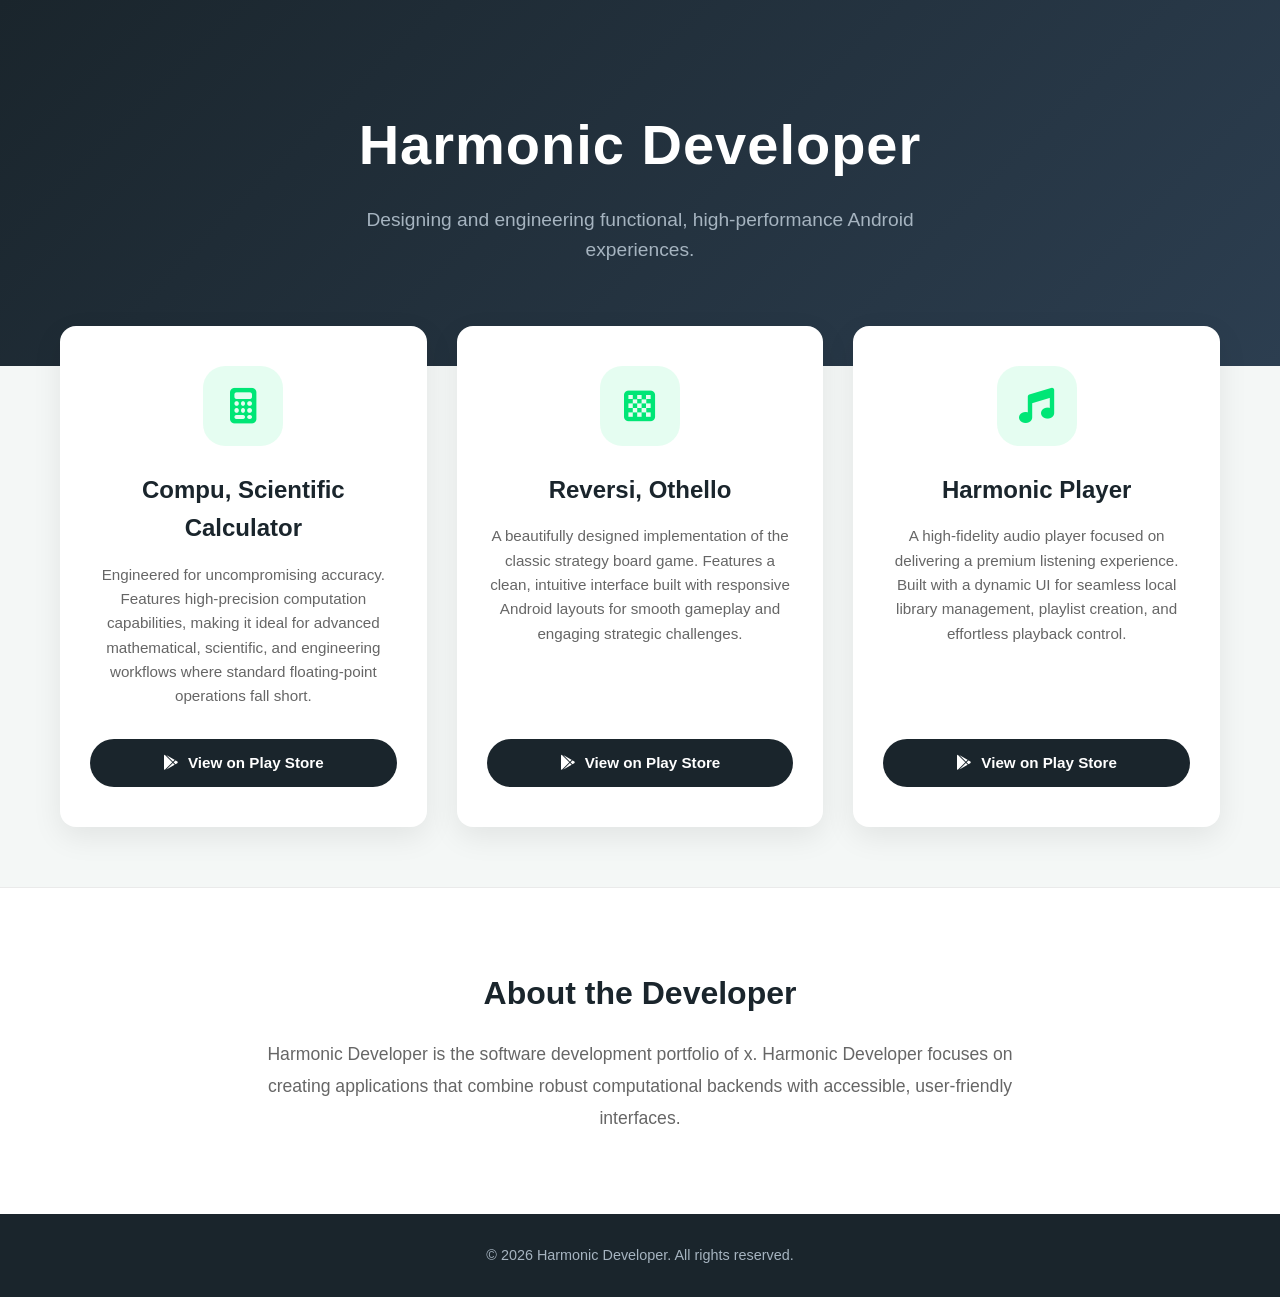
==== index.html @ fa290a10 "Create index.html" ====
<!DOCTYPE html>
<html lang="en">
<head>
    <meta charset="UTF-8">
    <meta name="viewport" content="width=device-width, initial-scale=1.0">
    <title>Harmonic Developer | Android Applications</title>
    <link rel="stylesheet" href="https://cdnjs.cloudflare.com/ajax/libs/font-awesome/6.4.0/css/all.min.css">
    <style>
        :root {
            --primary: #1A252C;
            --secondary: #2C3E50;
            --accent: #00E676; /* Android Green accent */
            --bg-light: #F4F7F6;
            --card-bg: #FFFFFF;
            --text-main: #333333;
            --text-muted: #666666;
        }

        * {
            margin: 0;
            padding: 0;
            box-sizing: border-box;
            font-family: -apple-system, BlinkMacSystemFont, 'Segoe UI', Roboto, Oxygen, Ubuntu, Cantarell, sans-serif;
        }

        body {
            background-color: var(--bg-light);
            color: var(--text-main);
            line-height: 1.6;
        }

        /* Header / Hero Section */
        header {
            background: linear-gradient(135deg, var(--primary), var(--secondary));
            color: #ffffff;
            padding: 100px 20px;
            text-align: center;
        }

        header h1 {
            font-size: 3.5rem;
            margin-bottom: 15px;
            letter-spacing: 1px;
        }

        header p {
            font-size: 1.2rem;
            max-width: 600px;
            margin: 0 auto;
            color: #A6B4C0;
        }

        /* Main Container */
        .container {
            max-width: 1200px;
            margin: -40px auto 40px;
            padding: 0 20px;
            position: relative;
            z-index: 10;
        }

        .section-header {
            text-align: center;
            margin: 60px 0 40px;
        }

        .section-header h2 {
            font-size: 2.2rem;
            color: var(--primary);
        }

        /* App Grid */
        .apps-grid {
            display: grid;
            grid-template-columns: repeat(auto-fit, minmax(320px, 1fr));
            gap: 30px;
        }

        /* App Cards */
        .app-card {
            background: var(--card-bg);
            border-radius: 16px;
            padding: 40px 30px;
            text-align: center;
            box-shadow: 0 10px 30px rgba(0, 0, 0, 0.08);
            transition: transform 0.3s ease, box-shadow 0.3s ease;
            display: flex;
            flex-direction: column;
            height: 100%;
        }

        .app-card:hover {
            transform: translateY(-8px);
            box-shadow: 0 15px 40px rgba(0, 0, 0, 0.12);
        }

        .icon-container {
            width: 80px;
            height: 80px;
            background: rgba(0, 230, 118, 0.1);
            border-radius: 22px;
            display: flex;
            align-items: center;
            justify-content: center;
            margin: 0 auto 25px;
            color: var(--accent);
            font-size: 2.2rem;
        }

        .app-title {
            font-size: 1.5rem;
            color: var(--primary);
            margin-bottom: 15px;
        }

        .app-description {
            color: var(--text-muted);
            font-size: 0.95rem;
            margin-bottom: 30px;
            flex-grow: 1;
        }

        .btn {
            display: inline-flex;
            align-items: center;
            justify-content: center;
            gap: 10px;
            background: var(--primary);
            color: #ffffff;
            text-decoration: none;
            padding: 12px 28px;
            border-radius: 30px;
            font-weight: 600;
            font-size: 0.95rem;
            transition: all 0.3s ease;
        }

        .btn:hover {
            background: var(--accent);
            color: var(--primary);
        }

        /* About Section */
        .about-section {
            background: #ffffff;
            padding: 80px 20px;
            margin-top: 60px;
            border-top: 1px solid #EAEAEA;
        }

        .about-content {
            max-width: 800px;
            margin: 0 auto;
            text-align: center;
        }

        .about-content h2 {
            font-size: 2rem;
            color: var(--primary);
            margin-bottom: 20px;
        }

        .about-content p {
            color: var(--text-muted);
            font-size: 1.1rem;
            line-height: 1.8;
        }

        /* Footer */
        footer {
            background: var(--primary);
            color: #A6B4C0;
            text-align: center;
            padding: 30px 20px;
            font-size: 0.9rem;
        }

        /* Responsive */
        @media (max-width: 768px) {
            header h1 {
                font-size: 2.5rem;
            }
            .container {
                margin-top: 0;
                padding-top: 40px;
            }
        }
    </style>
</head>
<body>

    <header>
        <h1>Harmonic Developer</h1>
        <p>Designing and engineering functional, high-performance Android experiences.</p>
    </header>

    <div class="container">
        <div class="apps-grid">
            
            <div class="app-card">
                <div class="icon-container">
                    <i class="fas fa-calculator"></i>
                </div>
                <h3 class="app-title">Compu, Scientific Calculator</h3>
                <p class="app-description">Engineered for uncompromising accuracy. Features high-precision computation capabilities, making it ideal for advanced mathematical, scientific, and engineering workflows where standard floating-point operations fall short.</p>
                <a href="https://play.google.com/store/apps/details?id=harmonic.developer.compu" target="_blank" class="btn">
                    <i class="fab fa-google-play"></i> View on Play Store
                </a>
            </div>

            <div class="app-card">
                <div class="icon-container">
                    <i class="fas fa-chess-board"></i>
                </div>
                <h3 class="app-title">Reversi, Othello</h3>
                <p class="app-description">A beautifully designed implementation of the classic strategy board game. Features a clean, intuitive interface built with responsive Android layouts for smooth gameplay and engaging strategic challenges.</p>
                <a href="https://play.google.com/store/apps/details?id=harmonic.developer.reversi" target="_blank" class="btn">
                    <i class="fab fa-google-play"></i> View on Play Store
                </a>
            </div>

            <div class="app-card">
                <div class="icon-container">
                    <i class="fas fa-music"></i>
                </div>
                <h3 class="app-title">Harmonic Player</h3>
                <p class="app-description">A high-fidelity audio player focused on delivering a premium listening experience. Built with a dynamic UI for seamless local library management, playlist creation, and effortless playback control.</p>
                <a href="https://play.google.com/store/apps/details?id=harmonic.developer.harmonic" target="_blank" class="btn">
                    <i class="fab fa-google-play"></i> View on Play Store
                </a>
            </div>

        </div>
    </div>

    <section class="about-section">
        <div class="about-content">
            <h2>About the Developer</h2>
            <p>Harmonic Developer is the software development portfolio of x. Harmonic Developer focuses on creating applications that combine robust computational backends with accessible, user-friendly interfaces.</p>
        </div>
    </section>

    <footer>
        <p>&copy; 2026 Harmonic Developer. All rights reserved.</p>
    </footer>

</body>
</html>
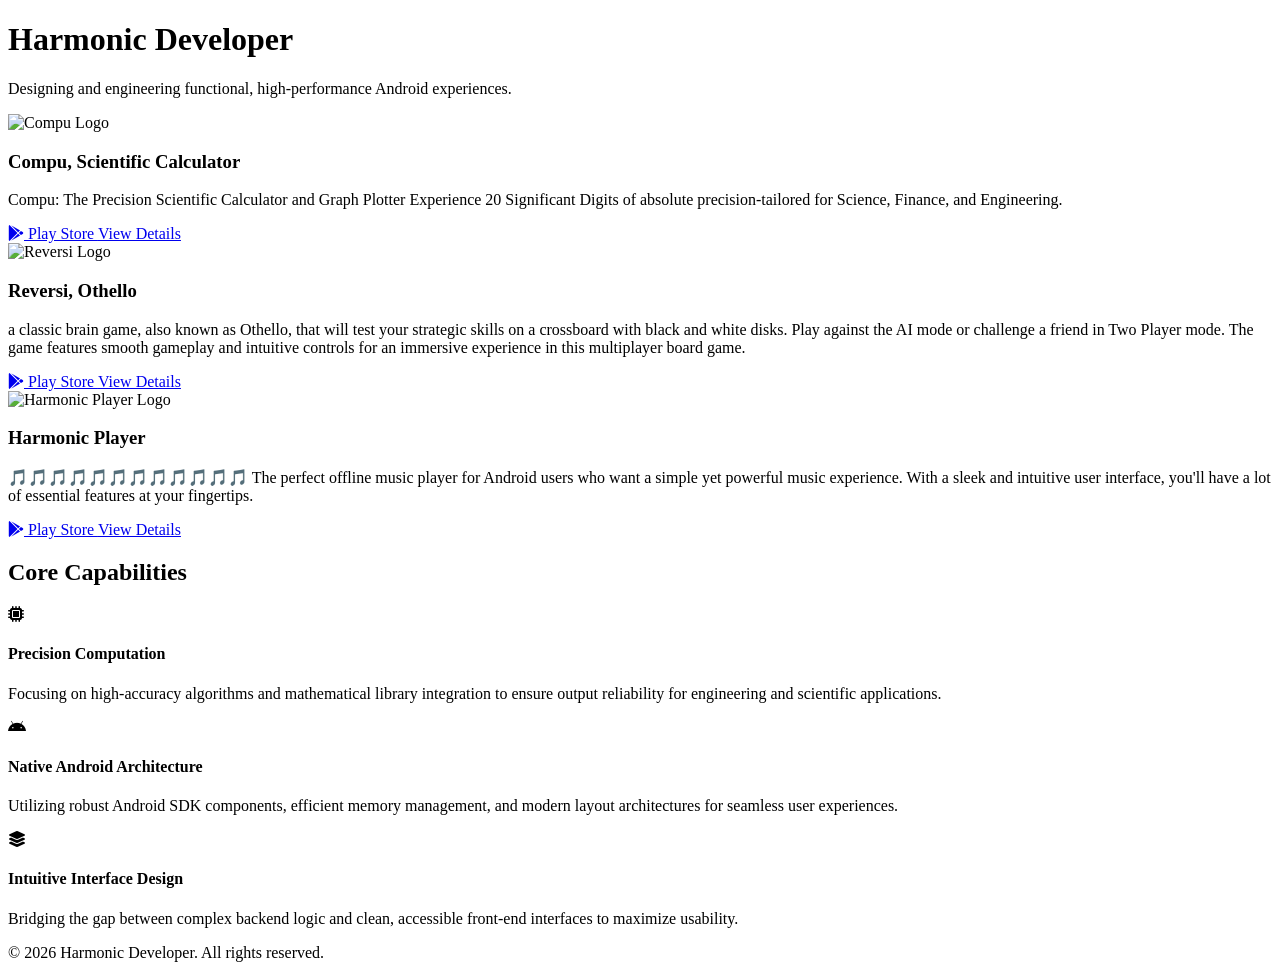
==== commit 2c9b0a10: "Update index.html" ====
--- a/index.html
+++ b/index.html
@@ -5,189 +5,9 @@
     <meta name="viewport" content="width=device-width, initial-scale=1.0">
     <title>Harmonic Developer | Android Applications</title>
     <link rel="stylesheet" href="https://cdnjs.cloudflare.com/ajax/libs/font-awesome/6.4.0/css/all.min.css">
-    <style>
-        :root {
-            --primary: #1A252C;
-            --secondary: #2C3E50;
-            --accent: #00E676; /* Android Green accent */
-            --bg-light: #F4F7F6;
-            --card-bg: #FFFFFF;
-            --text-main: #333333;
-            --text-muted: #666666;
-        }
-
-        * {
-            margin: 0;
-            padding: 0;
-            box-sizing: border-box;
-            font-family: -apple-system, BlinkMacSystemFont, 'Segoe UI', Roboto, Oxygen, Ubuntu, Cantarell, sans-serif;
-        }
-
-        body {
-            background-color: var(--bg-light);
-            color: var(--text-main);
-            line-height: 1.6;
-        }
-
-        /* Header / Hero Section */
-        header {
-            background: linear-gradient(135deg, var(--primary), var(--secondary));
-            color: #ffffff;
-            padding: 100px 20px;
-            text-align: center;
-        }
-
-        header h1 {
-            font-size: 3.5rem;
-            margin-bottom: 15px;
-            letter-spacing: 1px;
-        }
-
-        header p {
-            font-size: 1.2rem;
-            max-width: 600px;
-            margin: 0 auto;
-            color: #A6B4C0;
-        }
-
-        /* Main Container */
-        .container {
-            max-width: 1200px;
-            margin: -40px auto 40px;
-            padding: 0 20px;
-            position: relative;
-            z-index: 10;
-        }
-
-        .section-header {
-            text-align: center;
-            margin: 60px 0 40px;
-        }
-
-        .section-header h2 {
-            font-size: 2.2rem;
-            color: var(--primary);
-        }
-
-        /* App Grid */
-        .apps-grid {
-            display: grid;
-            grid-template-columns: repeat(auto-fit, minmax(320px, 1fr));
-            gap: 30px;
-        }
-
-        /* App Cards */
-        .app-card {
-            background: var(--card-bg);
-            border-radius: 16px;
-            padding: 40px 30px;
-            text-align: center;
-            box-shadow: 0 10px 30px rgba(0, 0, 0, 0.08);
-            transition: transform 0.3s ease, box-shadow 0.3s ease;
-            display: flex;
-            flex-direction: column;
-            height: 100%;
-        }
-
-        .app-card:hover {
-            transform: translateY(-8px);
-            box-shadow: 0 15px 40px rgba(0, 0, 0, 0.12);
-        }
-
-        .icon-container {
-            width: 80px;
-            height: 80px;
-            background: rgba(0, 230, 118, 0.1);
-            border-radius: 22px;
-            display: flex;
-            align-items: center;
-            justify-content: center;
-            margin: 0 auto 25px;
-            color: var(--accent);
-            font-size: 2.2rem;
-        }
-
-        .app-title {
-            font-size: 1.5rem;
-            color: var(--primary);
-            margin-bottom: 15px;
-        }
-
-        .app-description {
-            color: var(--text-muted);
-            font-size: 0.95rem;
-            margin-bottom: 30px;
-            flex-grow: 1;
-        }
-
-        .btn {
-            display: inline-flex;
-            align-items: center;
-            justify-content: center;
-            gap: 10px;
-            background: var(--primary);
-            color: #ffffff;
-            text-decoration: none;
-            padding: 12px 28px;
-            border-radius: 30px;
-            font-weight: 600;
-            font-size: 0.95rem;
-            transition: all 0.3s ease;
-        }
-
-        .btn:hover {
-            background: var(--accent);
-            color: var(--primary);
-        }
-
-        /* About Section */
-        .about-section {
-            background: #ffffff;
-            padding: 80px 20px;
-            margin-top: 60px;
-            border-top: 1px solid #EAEAEA;
-        }
-
-        .about-content {
-            max-width: 800px;
-            margin: 0 auto;
-            text-align: center;
-        }
-
-        .about-content h2 {
-            font-size: 2rem;
-            color: var(--primary);
-            margin-bottom: 20px;
-        }
-
-        .about-content p {
-            color: var(--text-muted);
-            font-size: 1.1rem;
-            line-height: 1.8;
-        }
-
-        /* Footer */
-        footer {
-            background: var(--primary);
-            color: #A6B4C0;
-            text-align: center;
-            padding: 30px 20px;
-            font-size: 0.9rem;
-        }
-
-        /* Responsive */
-        @media (max-width: 768px) {
-            header h1 {
-                font-size: 2.5rem;
-            }
-            .container {
-                margin-top: 0;
-                padding-top: 40px;
-            }
-        }
-    </style>
+    <link rel="stylesheet" href="styles_mini.css">
 </head>
-<body>
+<body class="theme-index">
 
     <header>
         <h1>Harmonic Developer</h1>
@@ -196,47 +16,79 @@
 
     <div class="container">
         <div class="apps-grid">
-            
-            <div class="app-card">
-                <div class="icon-container">
-                    <i class="fas fa-calculator"></i>
+            <div class="app-card" onclick="window.location.href='compu-details.html'">
+                <img src="https://play-lh.googleusercontent.com/1fnr0G4JcvjnoCT_YFaqyUXN7iWN86PwyBIuUgcXs4cvDfwZAEC2prfk5PsyFKP3TeIoZI_ozubonI1rvINSew=w480-h960-rw" alt="Compu Logo" class="app-logo">
+                
+                <h3 class="app-title">Compu, Scientific Calculator</h3>
+                <p class="app-description">Compu: The Precision Scientific Calculator and Graph Plotter
+Experience 20 Significant Digits of absolute precision-tailored for Science, Finance, and Engineering.</p>
+               
+                <div class="card-actions" onclick="event.stopPropagation();">
+                    <a href="https://play.google.com/store/apps/details?id=harmonic.developer.compu" target="_blank" class="btn btn-primary">
+                        <i class="fab fa-google-play"></i> Play Store
+                    </a>
+                    <a href="compu-details.html" class="btn btn-secondary">
+                        View Details
+                    </a>
                 </div>
-                <h3 class="app-title">Compu, Scientific Calculator</h3>
-                <p class="app-description">Engineered for uncompromising accuracy. Features high-precision computation capabilities, making it ideal for advanced mathematical, scientific, and engineering workflows where standard floating-point operations fall short.</p>
-                <a href="https://play.google.com/store/apps/details?id=harmonic.developer.compu" target="_blank" class="btn">
-                    <i class="fab fa-google-play"></i> View on Play Store
-                </a>
             </div>
 
-            <div class="app-card">
-                <div class="icon-container">
-                    <i class="fas fa-chess-board"></i>
+            <div class="app-card" onclick="window.location.href='reversi-details.html'">
+                <img src="https://play-lh.googleusercontent.com/fzlWmJ9wzYyIrP8Aio7_JHoL1MMNUN62EyTRWvK8sUT2aaSCpXa0NW2zHnmQKyFAn6A=w480-h960-rw" alt="Reversi Logo" class="app-logo">
+                
+                <h3 class="app-title">Reversi, Othello</h3>
+                <p class="app-description">a classic brain game, also known as Othello, that will test your strategic skills on a crossboard with black and white disks. Play against the AI mode or challenge a friend in Two Player mode. The game features smooth gameplay and intuitive controls for an immersive experience in this multiplayer board game.</p>
+                
+                <div class="card-actions" onclick="event.stopPropagation();">
+                    <a href="https://play.google.com/store/apps/details?id=harmonic.developer.reversi" target="_blank" class="btn btn-primary">
+                        <i class="fab fa-google-play"></i> Play Store
+                    </a>
+                    <a href="reversi-details.html" class="btn btn-secondary">
+                        View Details
+                    </a>
                 </div>
-                <h3 class="app-title">Reversi, Othello</h3>
-                <p class="app-description">A beautifully designed implementation of the classic strategy board game. Features a clean, intuitive interface built with responsive Android layouts for smooth gameplay and engaging strategic challenges.</p>
-                <a href="https://play.google.com/store/apps/details?id=harmonic.developer.reversi" target="_blank" class="btn">
-                    <i class="fab fa-google-play"></i> View on Play Store
-                </a>
             </div>
 
-            <div class="app-card">
-                <div class="icon-container">
-                    <i class="fas fa-music"></i>
+            <div class="app-card" onclick="window.location.href='harmonic-details.html'">
+                <img src="https://play-lh.googleusercontent.com/TpBqurMtOQMUGUpVQfJ_fF8B1sEY-X_Pdx8QFuj-N9syjlFzbJt7uqnNG5TUvVkX2Q=w480-h960-rw" alt="Harmonic Player Logo" class="app-logo">
+                
+                <h3 class="app-title">Harmonic Player</h3>
+                <p class="app-description">🎵🎵🎵🎵🎵🎵🎵🎵🎵🎵🎵🎵
+				The perfect offline music player for Android users who want a simple yet powerful music experience. With a sleek and intuitive user interface, you'll have a lot of essential features at your fingertips.</p>
+                
+                <div class="card-actions" onclick="event.stopPropagation();">
+                    <a href="https://play.google.com/store/apps/details?id=harmonic.developer.harmonic" target="_blank" class="btn btn-primary">
+                        <i class="fab fa-google-play"></i> Play Store
+                    </a>
+                    <a href="harmonic-details.html" class="btn btn-secondary">
+                        View Details
+                    </a>
                 </div>
-                <h3 class="app-title">Harmonic Player</h3>
-                <p class="app-description">A high-fidelity audio player focused on delivering a premium listening experience. Built with a dynamic UI for seamless local library management, playlist creation, and effortless playback control.</p>
-                <a href="https://play.google.com/store/apps/details?id=harmonic.developer.harmonic" target="_blank" class="btn">
-                    <i class="fab fa-google-play"></i> View on Play Store
-                </a>
             </div>
 
         </div>
     </div>
 
-    <section class="about-section">
-        <div class="about-content">
-            <h2>About the Developer</h2>
-            <p>Harmonic Developer is the software development portfolio of x. Harmonic Developer focuses on creating applications that combine robust computational backends with accessible, user-friendly interfaces.</p>
+    <section class="tech-section">
+        <div class="tech-content">
+            <h2>Core Capabilities</h2>
+            <div class="tech-grid">
+                <div class="tech-item">
+                    <i class="fas fa-microchip"></i>
+                    <h4>Precision Computation</h4>
+                    <p>Focusing on high-accuracy algorithms and mathematical library integration to ensure output reliability for engineering and scientific applications.</p>
+                </div>
+                <div class="tech-item">
+                    <i class="fab fa-android"></i>
+                    <h4>Native Android Architecture</h4>
+                    <p>Utilizing robust Android SDK components, efficient memory management, and modern layout architectures for seamless user experiences.</p>
+                </div>
+                <div class="tech-item">
+                    <i class="fas fa-layer-group"></i>
+                    <h4>Intuitive Interface Design</h4>
+                    <p>Bridging the gap between complex backend logic and clean, accessible front-end interfaces to maximize usability.</p>
+                </div>
+            </div>
         </div>
     </section>
 
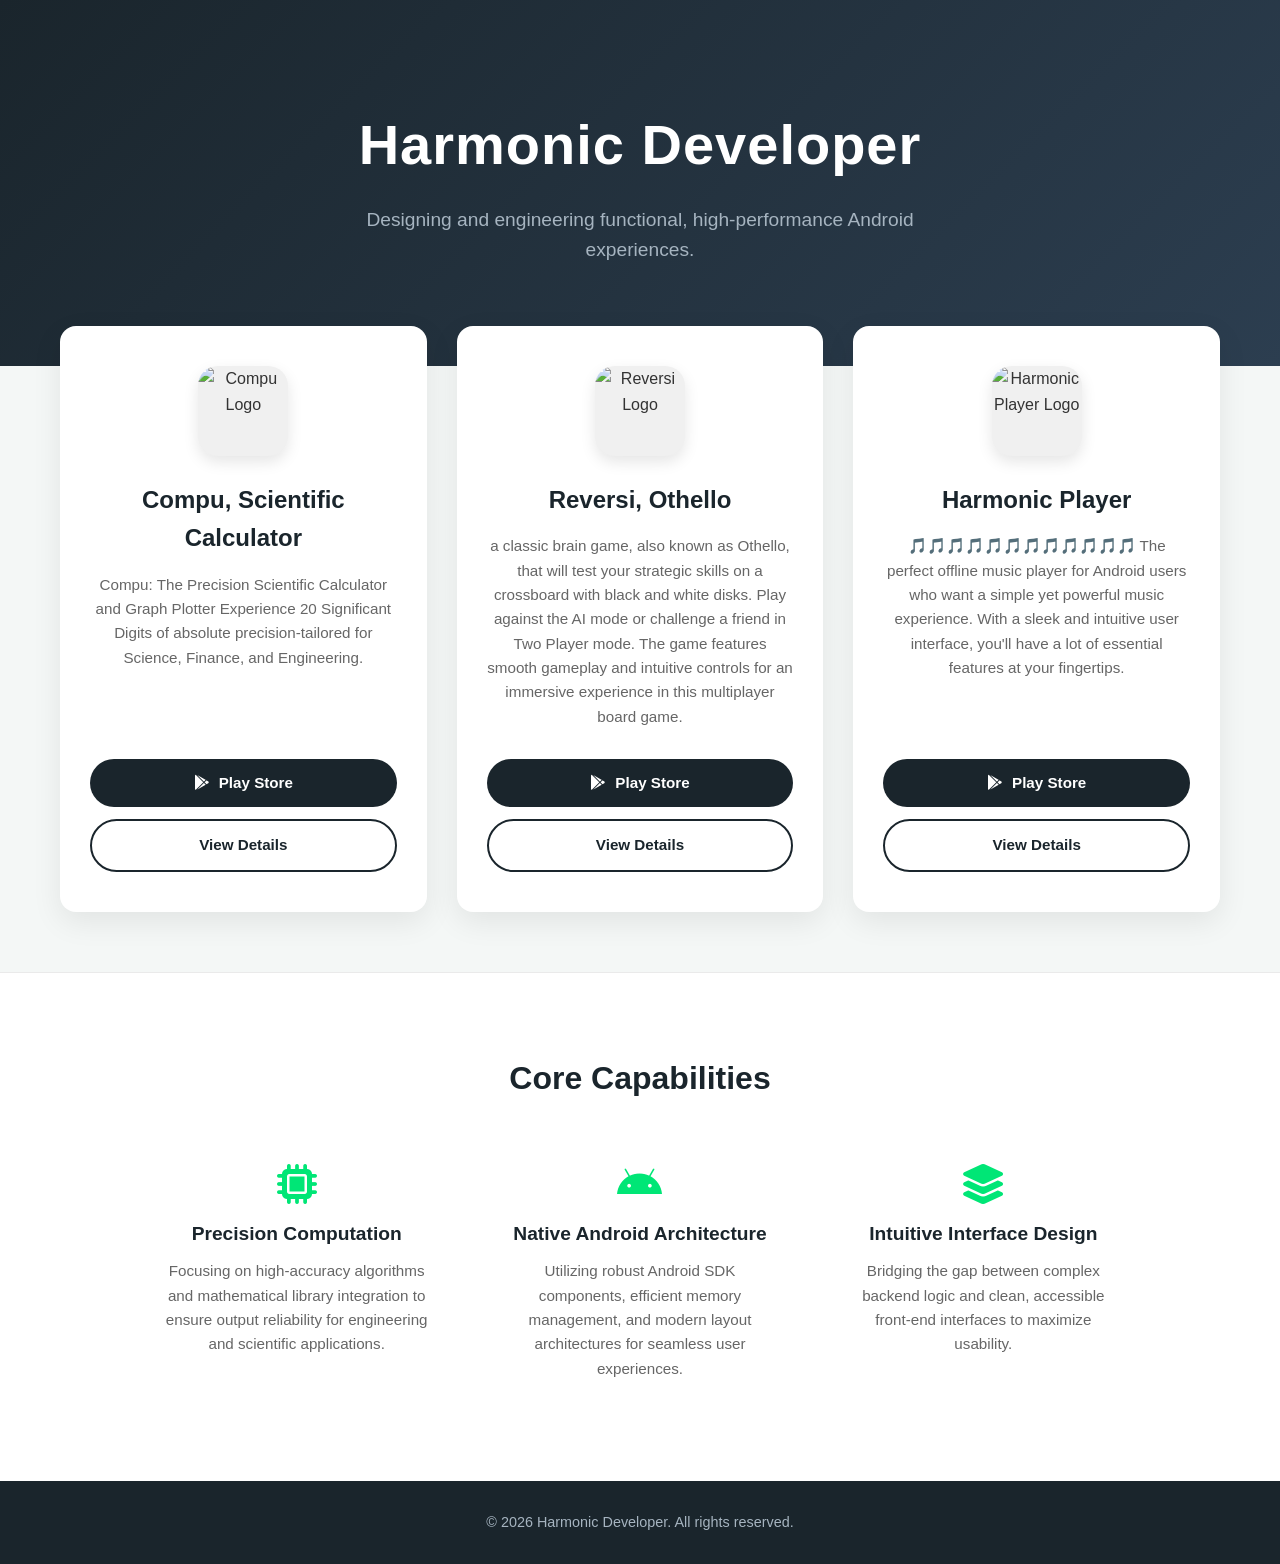
==== commit 30bb8265: "Add files via upload" ====
--- a/index.html
+++ b/index.html
@@ -16,7 +16,7 @@
 
     <div class="container">
         <div class="apps-grid">
-            <div class="app-card" onclick="window.location.href='compu-details.html'">
+            <div class="app-card" onclick="window.location.href='compu.html'">
                 <img src="https://play-lh.googleusercontent.com/1fnr0G4JcvjnoCT_YFaqyUXN7iWN86PwyBIuUgcXs4cvDfwZAEC2prfk5PsyFKP3TeIoZI_ozubonI1rvINSew=w480-h960-rw" alt="Compu Logo" class="app-logo">
                 
                 <h3 class="app-title">Compu, Scientific Calculator</h3>
@@ -27,13 +27,13 @@
                     <a href="https://play.google.com/store/apps/details?id=harmonic.developer.compu" target="_blank" class="btn btn-primary">
                         <i class="fab fa-google-play"></i> Play Store
                     </a>
-                    <a href="compu-details.html" class="btn btn-secondary">
+                    <a href="compu.html" class="btn btn-secondary">
                         View Details
                     </a>
                 </div>
             </div>
 
-            <div class="app-card" onclick="window.location.href='reversi-details.html'">
+            <div class="app-card" onclick="window.location.href='reversi.html'">
                 <img src="https://play-lh.googleusercontent.com/fzlWmJ9wzYyIrP8Aio7_JHoL1MMNUN62EyTRWvK8sUT2aaSCpXa0NW2zHnmQKyFAn6A=w480-h960-rw" alt="Reversi Logo" class="app-logo">
                 
                 <h3 class="app-title">Reversi, Othello</h3>
@@ -43,13 +43,13 @@
                     <a href="https://play.google.com/store/apps/details?id=harmonic.developer.reversi" target="_blank" class="btn btn-primary">
                         <i class="fab fa-google-play"></i> Play Store
                     </a>
-                    <a href="reversi-details.html" class="btn btn-secondary">
+                    <a href="reversi.html" class="btn btn-secondary">
                         View Details
                     </a>
                 </div>
             </div>
 
-            <div class="app-card" onclick="window.location.href='harmonic-details.html'">
+            <div class="app-card" onclick="window.location.href='harmonicplayer.html'">
                 <img src="https://play-lh.googleusercontent.com/TpBqurMtOQMUGUpVQfJ_fF8B1sEY-X_Pdx8QFuj-N9syjlFzbJt7uqnNG5TUvVkX2Q=w480-h960-rw" alt="Harmonic Player Logo" class="app-logo">
                 
                 <h3 class="app-title">Harmonic Player</h3>
@@ -60,7 +60,7 @@
                     <a href="https://play.google.com/store/apps/details?id=harmonic.developer.harmonic" target="_blank" class="btn btn-primary">
                         <i class="fab fa-google-play"></i> Play Store
                     </a>
-                    <a href="harmonic-details.html" class="btn btn-secondary">
+                    <a href="harmonicplayer.html" class="btn btn-secondary">
                         View Details
                     </a>
                 </div>
@@ -97,4 +97,4 @@
     </footer>
 
 </body>
-</html>
+</html>
--- a/styles_mini.css
+++ b/styles_mini.css
@@ -0,0 +1 @@
+:root{--primary:#1A252C;--secondary:#2C3E50;--accent:#00E676;--bg-light:#F4F7F6;--card-bg:#FFFFFF;--text-main:#FFFFFF;--text-muted:#E2E8F0;--glass-bg:rgba(255, 255, 255, 0.12);--glass-border:rgba(255, 255, 255, 0.2);--glass-highlight:rgba(255, 255, 255, 0.8);--alert-warning:#FDE68A;--alert-info:#BFDBFE}*{margin:0;padding:0;box-sizing:border-box;font-family:-apple-system,BlinkMacSystemFont,'Segoe UI',Roboto,Oxygen,Ubuntu,Cantarell,sans-serif}body{line-height:1.6;overflow-x:hidden;color:var(--text-main)}body.theme-index{--text-main:#333333;--text-muted:#666666;background-color:var(--bg-light);color:var(--text-main)}body.page-details{background-attachment:fixed}body.theme-harmonic{background:linear-gradient(135deg,#5583F4 0%,#B09AFE 50%,#4CE2FF 100%)}body.theme-compu{background:linear-gradient(135deg,#E586FF 0%,#B09AFE 50%,#4CE2FF 100%);--glass-bg:rgba(255, 255, 255, 0.15)}body.theme-reversi{background:linear-gradient(135deg,#0F3443 0%,#34E89E 100%)}.glass-panel{background:var(--glass-bg);backdrop-filter:blur(12px);-webkit-backdrop-filter:blur(12px);border:1px solid var(--glass-border);box-shadow:0 8px 32px 0 rgb(0 0 0 / .25);border-radius:16px}nav{padding:20px 40px;display:flex;justify-content:flex-start;position:absolute;top:0;width:100%;z-index:100}.back-link{color:var(--text-main);text-decoration:none;font-size:1rem;display:flex;align-items:center;gap:8px;transition:opacity 0.3s ease;font-weight:500;background:var(--glass-bg);padding:10px 20px;border-radius:30px;border:1px solid var(--glass-border);backdrop-filter:blur(10px)}.back-link:hover{opacity:.8}.hero{min-height:85vh;display:flex;align-items:center;justify-content:center;padding:120px 20px 60px;position:relative}.hero::before{content:'';position:absolute;top:0;left:0;width:100%;height:100%;background-image:linear-gradient(rgb(255 255 255 / .08) 1px,transparent 1px),linear-gradient(90deg,rgb(255 255 255 / .08) 1px,transparent 1px);background-size:40px 40px;z-index:0;opacity:.4}.hero-content{max-width:900px;text-align:center;position:relative;z-index:10;display:flex;flex-direction:column;align-items:center}.app-logo-hero{width:140px;height:140px;border-radius:30px;box-shadow:0 20px 40px rgb(0 0 0 / .3);margin-bottom:25px;object-fit:cover;background:var(--glass-bg)}.hero-text h1{font-size:3.8rem;line-height:1.2;margin-bottom:10px;color:#fff;text-shadow:0 4px 15px rgb(0 0 0 / .2)}.developer-tag{font-size:1.1rem;font-weight:500;color:rgb(255 255 255 / .85);margin-bottom:25px;letter-spacing:1px}.hero-text p{font-size:1.25rem;color:var(--text-main);margin-bottom:40px;max-width:750px;text-shadow:0 2px 10px rgb(0 0 0 / .2);font-weight:500}.play-btn{display:inline-flex;align-items:center;gap:12px;background:#fff;color:#1E293B;text-decoration:none;padding:16px 35px;border-radius:50px;font-weight:700;font-size:1.1rem;transition:all 0.3s ease;box-shadow:0 10px 25px rgb(0 0 0 / .2)}.play-btn:hover{transform:translateY(-3px) scale(1.02);box-shadow:0 15px 35px rgb(0 0 0 / .3);background:#f8fafc}.container{max-width:1200px;margin:0 auto;padding:80px 20px}.theme-index .container{margin:-40px auto 40px;position:relative;z-index:10;padding:0 20px}.section-header{text-align:center;margin-bottom:50px}.section-header h2{font-size:2.2rem;color:#fff;display:inline-flex;align-items:center;gap:15px;text-shadow:0 2px 10px rgb(0 0 0 / .2)}.screenshots-wrapper{margin-bottom:80px;position:relative}.screenshots-carousel{display:flex;gap:20px;overflow-x:auto;padding:20px 10px;scroll-snap-type:x mandatory;-ms-overflow-style:none;scrollbar-width:none}.screenshots-carousel::-webkit-scrollbar{display:none}.screenshot-img{flex:0 0 auto;width:260px;height:auto;border-radius:20px;scroll-snap-align:center;transition:transform 0.3s ease,border-color 0.3s ease;background-color:rgb(255 255 255 / .1)}.screenshot-img:hover{transform:scale(1.02) translateY(-5px);border-color:rgb(255 255 255 / .6)}.features-grid{display:grid;grid-template-columns:repeat(auto-fit,minmax(280px,1fr));gap:30px;margin-bottom:80px}.feature-card{padding:30px;transition:transform 0.2s ease,background 0.3s ease;display:flex;flex-direction:column;align-items:flex-start}.feature-card:hover{transform:translateY(-5px);background:rgb(0 0 0 / .25)}.feature-icon{font-size:2.2rem;margin-bottom:15px;background:rgb(255 255 255 / .15);width:60px;height:60px;display:flex;align-items:center;justify-content:center;border-radius:15px}.feature-card h3{font-size:1.3rem;margin-bottom:10px;color:#fff}.feature-card p{color:var(--text-muted);font-size:1.05rem}.feature-list{list-style:none;margin-top:15px;width:100%}.feature-list li{margin-bottom:10px;font-size:.95rem;color:var(--text-main);display:flex;align-items:center;gap:10px;background:rgb(255 255 255 / .08);padding:8px 15px;border-radius:8px}.feature-list i{color:#FFAF7B;font-size:.85rem}.promo-banner{margin-top:40px;padding:40px;text-align:center;border-radius:20px;display:flex;flex-direction:column;align-items:center;gap:15px;background:linear-gradient(135deg,rgb(255 255 255 / .15) 0%,rgb(255 255 255 / .05) 100%)}.promo-banner h3{font-size:1.8rem;color:#fff}.promo-banner p{font-size:1.1rem;color:var(--text-muted);max-width:600px}footer{text-align:center;padding:40px 20px;margin-top:40px}.page-details footer{border-top:1px solid var(--glass-border);background:rgb(15 23 42 / .4);backdrop-filter:blur(10px)}.footer-links{display:flex;justify-content:center;gap:30px;margin-bottom:20px;flex-wrap:wrap}.footer-links a{color:var(--text-main);text-decoration:none;font-size:1rem;transition:opacity 0.3s ease;display:flex;align-items:center;gap:8px;background:rgb(255 255 255 / .1);padding:10px 20px;border-radius:30px;border:1px solid rgb(255 255 255 / .2)}.footer-links a:hover{opacity:.8;background:rgb(255 255 255 / .2)}.theme-index header{background:linear-gradient(135deg,var(--primary),var(--secondary));color:#fff;padding:100px 20px;text-align:center}.theme-index header h1{font-size:3.5rem;margin-bottom:15px;letter-spacing:1px}.theme-index header p{font-size:1.2rem;max-width:600px;margin:0 auto;color:#A6B4C0}.apps-grid{display:grid;grid-template-columns:repeat(auto-fit,minmax(320px,1fr));gap:30px}.app-card{background:var(--card-bg);border-radius:16px;padding:40px 30px;text-align:center;box-shadow:0 10px 30px rgb(0 0 0 / .08);transition:transform 0.3s ease,box-shadow 0.3s ease;display:flex;flex-direction:column;height:100%;cursor:pointer}.app-card:hover{transform:translateY(-8px);box-shadow:0 15px 40px rgb(0 0 0 / .12)}.app-logo{width:90px;height:90px;border-radius:20px;object-fit:cover;margin:0 auto 25px;box-shadow:0 6px 15px rgb(0 0 0 / .1);background-color:#f0f0f0}.app-title{font-size:1.5rem;color:var(--primary);margin-bottom:15px}.app-description{color:var(--text-muted);font-size:.95rem;margin-bottom:30px;flex-grow:1}.card-actions{display:flex;flex-direction:column;gap:12px;margin-top:auto}.btn{display:inline-flex;align-items:center;justify-content:center;gap:10px;text-decoration:none;padding:12px 20px;border-radius:30px;font-weight:600;font-size:.95rem;transition:all 0.3s ease;width:100%}.btn-primary{background:var(--primary);color:#fff}.btn-primary:hover{background:var(--accent);color:var(--primary)}.btn-secondary{background:#fff0;color:var(--primary);border:2px solid var(--primary)}.btn-secondary:hover{background:var(--primary);color:#fff}.tech-section{background:#fff;padding:80px 20px;margin-top:60px;border-top:1px solid #EAEAEA}.tech-content{max-width:1000px;margin:0 auto;text-align:center}.tech-content h2{font-size:2rem;color:var(--primary);margin-bottom:40px}.tech-grid{display:grid;grid-template-columns:repeat(auto-fit,minmax(250px,1fr));gap:30px}.tech-item{padding:20px}.tech-item i{font-size:2.5rem;color:var(--accent);margin-bottom:15px}.tech-item h4{font-size:1.2rem;color:var(--primary);margin-bottom:10px}.tech-item p{color:var(--text-muted);font-size:.95rem}.theme-index footer{background:var(--primary);color:#A6B4C0;padding:30px 20px;font-size:.9rem;margin-top:0}.func-grid{display:grid;grid-template-columns:repeat(auto-fit,minmax(350px,1fr));gap:30px}.func-category{border-left:4px solid var(--glass-highlight);padding:30px;border-radius:0 20px 20px 0}.func-category h3{font-size:1.2rem;margin-bottom:20px;text-transform:uppercase;letter-spacing:1px;color:#fff}.func-list{list-style:none;color:var(--text-muted)}.func-list li{margin-bottom:12px;display:flex;align-items:flex-start;gap:12px}.func-list li i{color:var(--glass-highlight);margin-top:5px;font-size:.9rem}.func-list strong{color:#fff}.banner-container{display:flex;flex-direction:column;gap:20px;margin-top:80px}.banner{padding:25px 30px;border-radius:20px;display:flex;align-items:flex-start;gap:20px}.banner i{font-size:2rem}.banner-content h4{font-size:1.2rem;margin-bottom:8px}.banner-content p{font-size:1rem;opacity:.9}.banner-warning{border-left:5px solid #F59E0B}.banner-warning i{color:#F59E0B}.banner-info{border-left:5px solid #3B82F6}.banner-info i{color:#3B82F6}@media (max-width:768px){.hero-text h1{font-size:2.8rem}.screenshot-img{width:220px}.features-grid,.func-grid{grid-template-columns:1fr}.theme-index header h1{font-size:2.5rem}.theme-index .container{margin-top:0;padding-top:40px}.card-actions{flex-direction:column}}
